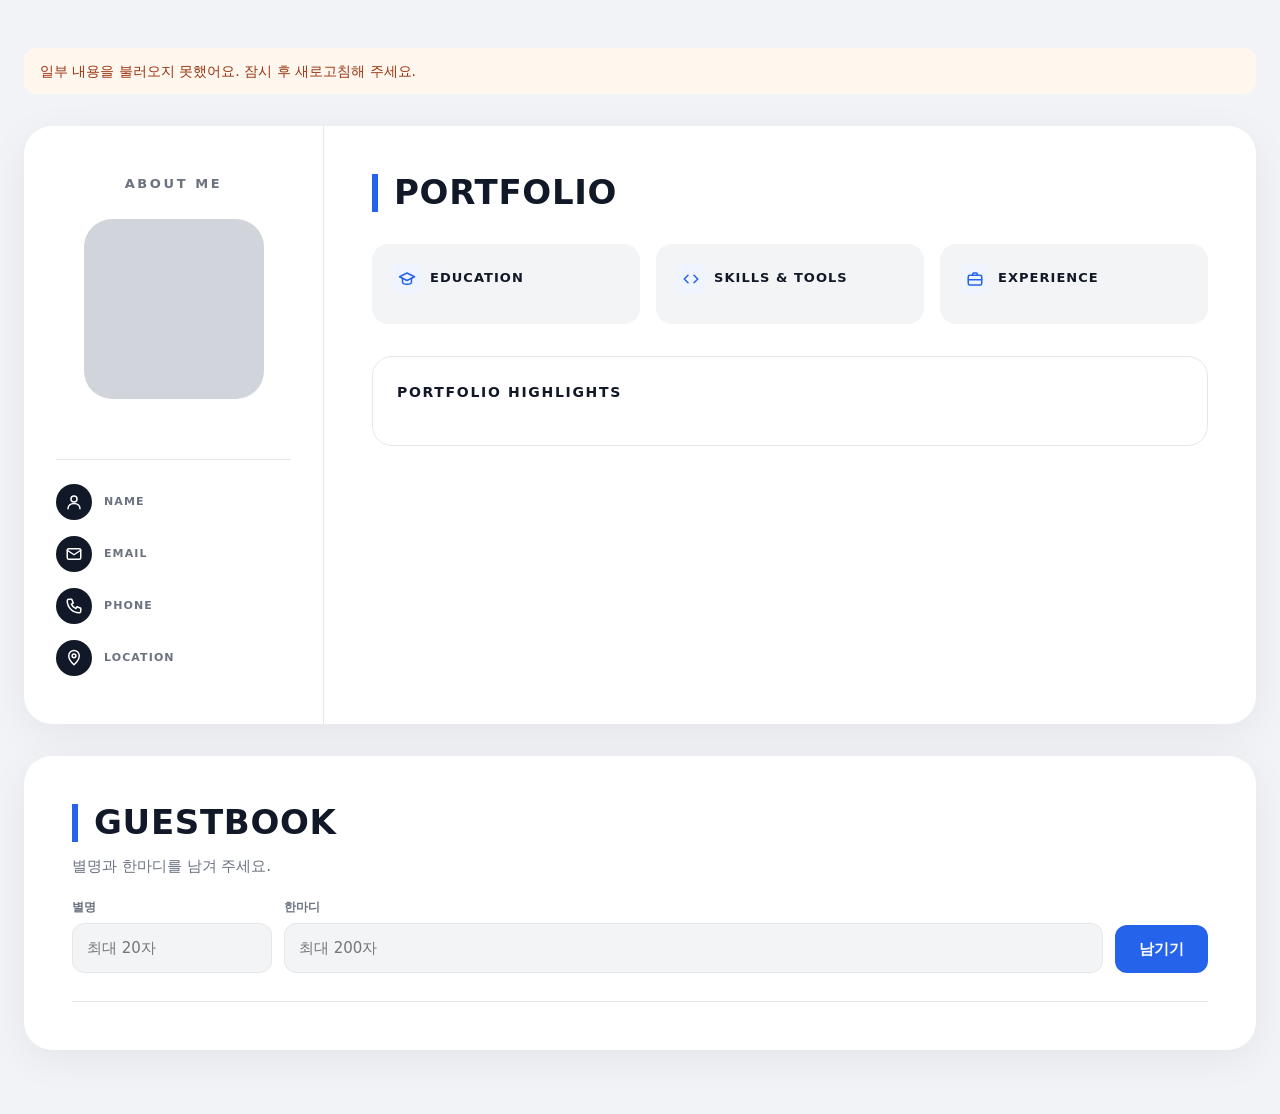
==== index.html @ a650bad5 "방문자 화면(index.html, style.css, script.js) 추가 Co-Authored-By: Claude Opus 5.5 <noreply@anthropic.com> " ====
<!DOCTYPE html>
<html lang="ko">
<head>
  <meta charset="UTF-8">
  <meta name="viewport" content="width=device-width, initial-scale=1">
  <title>포트폴리오</title>
  <link rel="stylesheet" href="style.css">
</head>
<body>
  <main class="page">
    <p class="status" id="status" hidden></p>

    <!-- 흰 큰 카드: 왼쪽 ABOUT ME, 오른쪽 PORTFOLIO -->
    <section class="sheet resume">
      <aside class="about">
        <p class="section-label">ABOUT ME</p>

        <div class="photo" id="photo">
          <img id="photo-img" alt="프로필 사진" hidden>
        </div>

        <h1 class="name" id="name"></h1>
        <p class="role" id="role"></p>
        <p class="badge" id="badge" hidden></p>

        <ul class="contacts">
          <li>
            <span class="contact-icon" aria-hidden="true">
              <svg viewBox="0 0 24 24"><circle cx="12" cy="8" r="4"/><path d="M4 21c0-4.4 3.6-7 8-7s8 2.6 8 7"/></svg>
            </span>
            <span class="contact-text">
              <span class="contact-label">NAME</span>
              <span id="c-name"></span>
            </span>
          </li>
          <li>
            <span class="contact-icon" aria-hidden="true">
              <svg viewBox="0 0 24 24"><rect x="3" y="5" width="18" height="14" rx="2"/><path d="m3 7 9 6 9-6"/></svg>
            </span>
            <span class="contact-text">
              <span class="contact-label">EMAIL</span>
              <a id="c-email"></a>
            </span>
          </li>
          <li>
            <span class="contact-icon" aria-hidden="true">
              <svg viewBox="0 0 24 24"><path d="M5 3h4l2 5-2.5 1.5a11 11 0 0 0 6 6L16 13l5 2v4a2 2 0 0 1-2 2A16 16 0 0 1 3 5a2 2 0 0 1 2-2"/></svg>
            </span>
            <span class="contact-text">
              <span class="contact-label">PHONE</span>
              <a id="c-phone"></a>
            </span>
          </li>
          <li>
            <span class="contact-icon" aria-hidden="true">
              <svg viewBox="0 0 24 24"><path d="M12 21s-7-6.2-7-12a7 7 0 0 1 14 0c0 5.8-7 12-7 12z"/><circle cx="12" cy="9" r="2.5"/></svg>
            </span>
            <span class="contact-text">
              <span class="contact-label">LOCATION</span>
              <span id="c-location"></span>
            </span>
          </li>
        </ul>
      </aside>

      <div class="content">
        <h2 class="big-title">PORTFOLIO</h2>
        <p class="headline" id="headline"></p>
        <p class="intro" id="intro"></p>

        <div class="facts">
          <div class="fact">
            <h3 class="fact-title">
              <span class="fact-icon" aria-hidden="true">
                <svg viewBox="0 0 24 24"><path d="m2 9 10-5 10 5-10 5z"/><path d="M6 11v5c0 1.5 2.7 3 6 3s6-1.5 6-3v-5"/></svg>
              </span>
              EDUCATION
            </h3>
            <div class="fact-body" id="education"></div>
          </div>
          <div class="fact">
            <h3 class="fact-title">
              <span class="fact-icon" aria-hidden="true">
                <svg viewBox="0 0 24 24"><path d="m8 7-5 5 5 5"/><path d="m16 7 5 5-5 5"/></svg>
              </span>
              SKILLS &amp; TOOLS
            </h3>
            <div class="fact-body chips" id="skills"></div>
          </div>
          <div class="fact">
            <h3 class="fact-title">
              <span class="fact-icon" aria-hidden="true">
                <svg viewBox="0 0 24 24"><rect x="3" y="7" width="18" height="13" rx="2"/><path d="M9 7V5a1 1 0 0 1 1-1h4a1 1 0 0 1 1 1v2"/><path d="M3 13h18"/></svg>
              </span>
              EXPERIENCE
            </h3>
            <div class="fact-body" id="experience"></div>
          </div>
        </div>

        <section class="highlights">
          <h3 class="highlights-title">PORTFOLIO HIGHLIGHTS</h3>
          <div class="cards" id="cards"></div>
        </section>

        <blockquote class="quote" id="quote" hidden></blockquote>
      </div>
    </section>

    <!-- 방명록 -->
    <section class="sheet guestbook">
      <h2 class="big-title">GUESTBOOK</h2>
      <p class="guestbook-help">별명과 한마디를 남겨 주세요.</p>

      <div class="guest-form">
        <label class="field field-nick">
          <span class="field-label">별명</span>
          <input type="text" id="gb-nickname" maxlength="20" placeholder="최대 20자" autocomplete="nickname">
        </label>
        <label class="field field-msg">
          <span class="field-label">한마디</span>
          <input type="text" id="gb-message" maxlength="200" placeholder="최대 200자">
        </label>
        <button type="button" class="btn-primary" id="gb-submit">남기기</button>
      </div>
      <p class="form-error" id="gb-error" hidden></p>

      <ul class="guest-list" id="gb-list"></ul>
    </section>
  </main>

  <script src="script.js"></script>
</body>
</html>
---- style.css ----
/* ===== 색과 기본값 ===== */
:root {
  --bg: #f1f3f6;
  --white: #ffffff;
  --text: #111827;
  --muted: #6b7280;
  --line: #e5e7eb;
  --soft: #f3f4f6;
  --blue: #2563eb;
  --blue-soft: #eff4ff;
  --heart: #ef4444;
}

* { box-sizing: border-box; }

body {
  margin: 0;
  background: var(--bg);
  color: var(--text);
  font-family: "Pretendard", "Apple SD Gothic Neo", "Malgun Gothic", system-ui, -apple-system, sans-serif;
  line-height: 1.6;
  word-break: keep-all;
  overflow-wrap: anywhere;
}

[hidden] { display: none !important; }

a { color: inherit; text-decoration: none; }
a:hover { color: var(--blue); }

.page {
  max-width: 1280px;
  margin: 0 auto;
  padding: 48px 24px 64px;
  display: flex;
  flex-direction: column;
  gap: 32px;
}

.status {
  margin: 0;
  padding: 12px 16px;
  border-radius: 12px;
  background: #fff7ed;
  color: #9a3412;
  font-size: 14px;
}

/* ===== 흰 큰 카드 ===== */
.sheet {
  background: var(--white);
  border-radius: 28px;
  box-shadow: 0 10px 40px rgba(17, 24, 39, 0.06);
}

.resume {
  display: grid;
  grid-template-columns: 300px minmax(0, 1fr);
  overflow: hidden;
}

/* ===== 왼쪽 ABOUT ME ===== */
.about {
  padding: 48px 32px;
  border-right: 1px solid var(--line);
  display: flex;
  flex-direction: column;
  align-items: center;
  text-align: center;
}

.section-label {
  margin: 0 0 24px;
  font-size: 13px;
  font-weight: 800;
  letter-spacing: 0.2em;
  color: var(--muted);
}

.photo {
  width: 180px;
  aspect-ratio: 1 / 1;
  border-radius: 28px;
  background: #d1d5db;
  overflow: hidden;
}

.photo img {
  width: 100%;
  height: 100%;
  object-fit: cover;
  display: block;
}

.name {
  margin: 24px 0 4px;
  font-size: 26px;
  font-weight: 800;
}

.role {
  margin: 0;
  color: var(--blue);
  font-weight: 700;
  font-size: 15px;
}

.badge {
  margin: 14px 0 0;
  padding: 5px 14px;
  border: 1.5px solid var(--blue);
  border-radius: 999px;
  color: var(--blue);
  font-size: 13px;
  font-weight: 700;
}

.contacts {
  list-style: none;
  margin: 32px 0 0;
  padding: 24px 0 0;
  border-top: 1px solid var(--line);
  width: 100%;
  display: flex;
  flex-direction: column;
  gap: 16px;
  text-align: left;
}

.contacts li {
  display: flex;
  align-items: center;
  gap: 12px;
}

.contact-icon {
  flex: none;
  width: 36px;
  height: 36px;
  border-radius: 50%;
  background: var(--text);
  display: grid;
  place-items: center;
}

.contact-icon svg,
.fact-icon svg {
  width: 18px;
  height: 18px;
  fill: none;
  stroke: currentColor;
  stroke-width: 2;
  stroke-linecap: round;
  stroke-linejoin: round;
}

.contact-icon svg { color: var(--white); }

.contact-text {
  display: flex;
  flex-direction: column;
  min-width: 0;
  font-size: 14px;
  font-weight: 600;
}

.contact-label {
  font-size: 11px;
  font-weight: 700;
  letter-spacing: 0.1em;
  color: var(--muted);
}

/* ===== 오른쪽 PORTFOLIO ===== */
.content {
  padding: 48px;
  min-width: 0;
}

.big-title {
  margin: 0;
  padding-left: 16px;
  border-left: 6px solid var(--blue);
  font-size: 34px;
  font-weight: 900;
  line-height: 1.1;
  letter-spacing: 0.02em;
}

.headline {
  margin: 28px 0 12px;
  font-size: 22px;
  font-weight: 800;
  line-height: 1.5;
}

.headline .hl {
  color: var(--blue);
  text-decoration: underline;
  text-decoration-color: var(--blue);
  text-decoration-thickness: 3px;
  text-underline-offset: 6px;
}

.intro {
  margin: 0;
  color: var(--muted);
  font-size: 15px;
  white-space: pre-line;
}

.facts {
  margin-top: 32px;
  display: grid;
  grid-template-columns: repeat(3, minmax(0, 1fr));
  gap: 16px;
}

.fact {
  padding: 20px;
  border-radius: 16px;
  background: var(--soft);
}

.fact-title {
  margin: 0 0 10px;
  display: flex;
  align-items: center;
  gap: 8px;
  font-size: 13px;
  font-weight: 800;
  letter-spacing: 0.08em;
}

.fact-icon {
  width: 30px;
  height: 30px;
  border-radius: 8px;
  background: var(--blue-soft);
  color: var(--blue);
  display: grid;
  place-items: center;
}

.fact-body {
  font-size: 14px;
  color: #374151;
}

.fact-body p { margin: 0 0 4px; }

.chips {
  display: flex;
  flex-wrap: wrap;
  gap: 6px;
}

.chip {
  padding: 3px 10px;
  border-radius: 999px;
  background: var(--white);
  border: 1px solid var(--line);
  font-size: 13px;
}

/* ===== PORTFOLIO HIGHLIGHTS ===== */
.highlights {
  margin-top: 32px;
  padding: 24px;
  border: 1px solid var(--line);
  border-radius: 20px;
}

.highlights-title {
  margin: 0 0 18px;
  font-size: 14px;
  font-weight: 800;
  letter-spacing: 0.12em;
}

.cards {
  display: grid;
  grid-template-columns: repeat(4, minmax(0, 1fr));
  gap: 16px;
}

.empty {
  margin: 0;
  color: var(--muted);
  font-size: 14px;
}

.card {
  display: flex;
  flex-direction: column;
  border: 1px solid var(--line);
  border-radius: 14px;
  background: var(--white);
  overflow: hidden;
  transition: box-shadow 0.15s, transform 0.15s;
}

.card:hover {
  box-shadow: 0 8px 24px rgba(17, 24, 39, 0.08);
  transform: translateY(-2px);
}

.card-open {
  display: flex;
  flex-direction: column;
  flex: 1;
  width: 100%;
  padding: 0;
  border: 0;
  background: none;
  font: inherit;
  color: inherit;
  text-align: left;
  cursor: pointer;
}

.card-open:disabled { cursor: default; }

.card-open:focus-visible,
.like-btn:focus-visible,
.btn-primary:focus-visible {
  outline: 2px solid var(--blue);
  outline-offset: 2px;
}

.thumb {
  display: block;
  margin: 10px 10px 0;
  border: 1px solid var(--line);
  border-radius: 10px;
  overflow: hidden;
  background: var(--soft);
}

.thumb-bar {
  display: flex;
  align-items: center;
  gap: 5px;
  height: 20px;
  padding: 0 9px;
  background: #e9ebef;
}

.thumb-dot {
  width: 7px;
  height: 7px;
  border-radius: 50%;
  background: #f87171;
}

.thumb-dot:nth-child(2) { background: #fbbf24; }
.thumb-dot:nth-child(3) { background: #34d399; }

.thumb-view {
  display: block;
  aspect-ratio: 16 / 10;
  background: #d1d5db;
}

.thumb-view img {
  width: 100%;
  height: 100%;
  object-fit: cover;
  display: block;
}

.card-body {
  display: flex;
  flex-direction: column;
  gap: 6px;
  padding: 14px 14px 0;
}

.card-meta {
  font-size: 12px;
  font-weight: 800;
  color: var(--blue);
}

.card-title {
  font-size: 15px;
  font-weight: 800;
  line-height: 1.4;
}

.card-desc {
  font-size: 13px;
  color: var(--muted);
  display: -webkit-box;
  -webkit-line-clamp: 2;
  -webkit-box-orient: vertical;
  overflow: hidden;
}

.tags {
  display: flex;
  flex-wrap: wrap;
  gap: 4px;
  margin-top: 2px;
}

.tag {
  padding: 2px 8px;
  border-radius: 6px;
  background: var(--soft);
  color: var(--muted);
  font-size: 11px;
  font-weight: 600;
}

.card-foot {
  display: flex;
  justify-content: flex-end;
  padding: 8px 10px 10px;
}

.like-btn {
  display: inline-flex;
  align-items: center;
  gap: 5px;
  padding: 4px 10px;
  border: 1px solid var(--line);
  border-radius: 999px;
  background: var(--white);
  color: var(--muted);
  font: inherit;
  font-size: 13px;
  font-weight: 700;
  cursor: pointer;
}

.like-btn svg {
  width: 16px;
  height: 16px;
  fill: none;
  stroke: currentColor;
  stroke-width: 2;
}

.like-btn:hover { color: var(--heart); border-color: #fecaca; }

.like-btn.liked {
  color: var(--heart);
  border-color: #fecaca;
  background: #fef2f2;
  cursor: default;
}

.like-btn.liked svg { fill: currentColor; }

.quote {
  margin: 36px 0 0;
  padding: 0;
  text-align: center;
  font-style: italic;
  font-size: 16px;
  color: #374151;
}

/* ===== 방명록 ===== */
.guestbook { padding: 48px; }

.guestbook-help {
  margin: 12px 0 20px;
  color: var(--muted);
  font-size: 15px;
}

.guest-form {
  display: flex;
  gap: 12px;
  align-items: flex-end;
}

.field {
  display: flex;
  flex-direction: column;
  gap: 6px;
}

.field-nick { flex: 0 0 200px; }
.field-msg { flex: 1; }

.field-label {
  font-size: 12px;
  font-weight: 700;
  color: var(--muted);
}

.field input {
  width: 100%;
  padding: 12px 14px;
  border: 1px solid var(--line);
  border-radius: 12px;
  background: var(--soft);
  font: inherit;
  font-size: 15px;
  color: var(--text);
}

.field input:focus {
  outline: none;
  border-color: var(--blue);
  background: var(--white);
}

.btn-primary {
  padding: 12px 24px;
  border: 0;
  border-radius: 12px;
  background: var(--blue);
  color: var(--white);
  font: inherit;
  font-size: 15px;
  font-weight: 700;
  cursor: pointer;
}

.btn-primary:disabled { opacity: 0.6; cursor: default; }

.form-error {
  margin: 10px 0 0;
  color: #dc2626;
  font-size: 14px;
}

.guest-list {
  list-style: none;
  margin: 28px 0 0;
  padding: 0;
  border-top: 1px solid var(--line);
}

.guest-item {
  padding: 16px 4px;
  border-bottom: 1px solid var(--line);
}

.guest-head {
  display: flex;
  align-items: baseline;
  gap: 10px;
}

.guest-nick {
  font-weight: 800;
  font-size: 15px;
}

.guest-date {
  font-size: 12px;
  color: var(--muted);
}

.guest-msg {
  margin: 4px 0 0;
  color: #374151;
  font-size: 15px;
  white-space: pre-line;
}

.guest-list .empty { padding: 16px 4px; }

/* ===== 화면 폭에 따라 ===== */
@media (max-width: 1100px) {
  .cards { grid-template-columns: repeat(2, minmax(0, 1fr)); }
}

@media (max-width: 860px) {
  .page { padding: 24px 16px 40px; gap: 20px; }

  .resume { grid-template-columns: minmax(0, 1fr); }

  .about {
    border-right: 0;
    border-bottom: 1px solid var(--line);
    padding: 36px 24px;
  }

  .content,
  .guestbook { padding: 32px 20px; }

  .big-title { font-size: 28px; }
  .headline { font-size: 19px; }

  .facts { grid-template-columns: minmax(0, 1fr); }

  .highlights { padding: 16px; }

  .guest-form { flex-direction: column; align-items: stretch; }
  .field-nick { flex: none; }
}

@media (max-width: 560px) {
  .cards { grid-template-columns: minmax(0, 1fr); }
  .sheet { border-radius: 20px; }
}
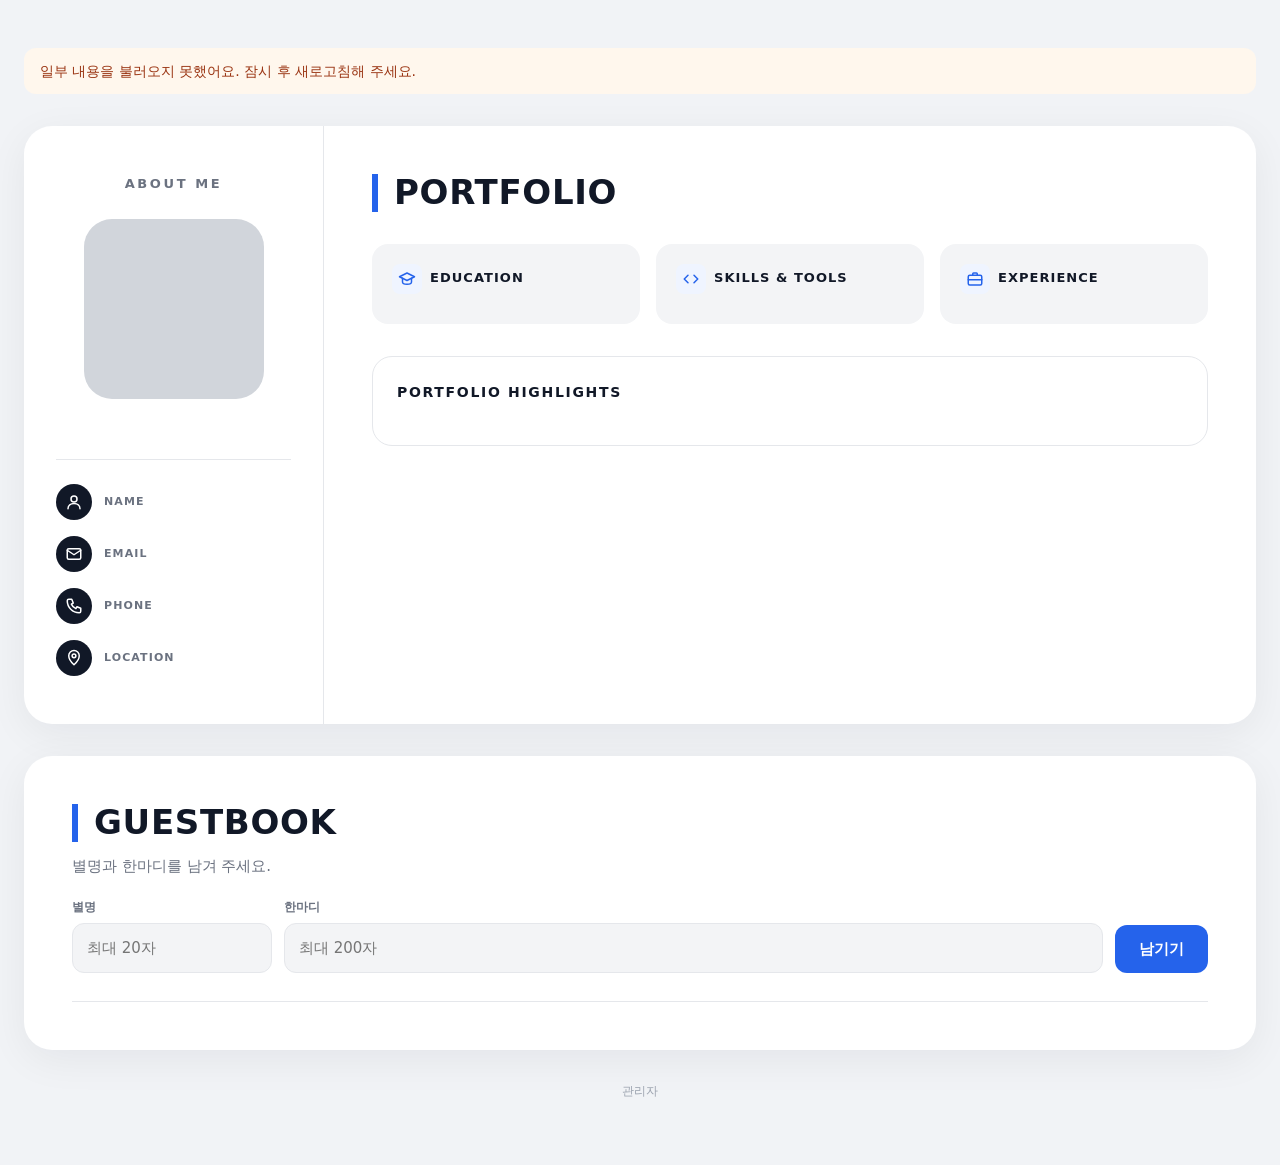
==== commit a5440b0f: "관리자 화면(admin.html, admin.js) 추가, 방문자 화면에 관리자 링크 Co-Authored-By: Claude Opus 5.5 <noreply@anthropic.c" ====
--- a/index.html
+++ b/index.html
@@ -127,6 +127,10 @@
 
       <ul class="guest-list" id="gb-list"></ul>
     </section>
+
+    <footer class="site-foot">
+      <a href="admin.html">관리자</a>
+    </footer>
   </main>
 
   <script src="script.js"></script>
--- a/style.css
+++ b/style.css
@@ -600,3 +600,291 @@
   .cards { grid-template-columns: minmax(0, 1fr); }
   .sheet { border-radius: 20px; }
 }
+
+/* ===== 방문자 화면 맨 아래 관리자 링크 ===== */
+.site-foot {
+  text-align: center;
+  font-size: 12px;
+}
+
+.site-foot a { color: #9ca3af; }
+.site-foot a:hover { color: var(--blue); }
+
+/* ===== 관리자 화면 ===== */
+.admin-top {
+  display: flex;
+  align-items: center;
+  justify-content: space-between;
+  flex-wrap: wrap;
+  gap: 16px;
+  padding: 28px 40px;
+}
+
+.admin-top .big-title { font-size: 28px; }
+
+.admin-top-right {
+  display: flex;
+  align-items: center;
+  flex-wrap: wrap;
+  gap: 10px;
+}
+
+.admin-user {
+  font-size: 14px;
+  color: var(--muted);
+}
+
+.admin-view {
+  display: flex;
+  flex-direction: column;
+  gap: 32px;
+}
+
+.admin-box {
+  padding: 40px;
+  display: flex;
+  flex-direction: column;
+  gap: 20px;
+}
+
+.login-box {
+  width: 100%;
+  max-width: 440px;
+  margin: 0 auto;
+}
+
+.admin-title {
+  margin: 0;
+  padding-left: 12px;
+  border-left: 5px solid var(--blue);
+  font-size: 22px;
+  font-weight: 900;
+}
+
+.admin-help {
+  margin: -8px 0 0;
+  color: var(--muted);
+  font-size: 14px;
+}
+
+.form-grid {
+  display: grid;
+  grid-template-columns: repeat(2, minmax(0, 1fr));
+  gap: 16px;
+}
+
+.span-2 { grid-column: span 2; }
+
+.field textarea {
+  width: 100%;
+  padding: 12px 14px;
+  border: 1px solid var(--line);
+  border-radius: 12px;
+  background: var(--soft);
+  font: inherit;
+  font-size: 15px;
+  color: var(--text);
+  resize: vertical;
+}
+
+.field textarea:focus {
+  outline: none;
+  border-color: var(--blue);
+  background: var(--white);
+}
+
+.field input[type="file"] {
+  padding: 10px;
+  font-size: 14px;
+}
+
+.form-actions {
+  display: flex;
+  flex-wrap: wrap;
+  gap: 10px;
+}
+
+.btn-secondary,
+.btn-small {
+  display: inline-flex;
+  align-items: center;
+  justify-content: center;
+  border: 1px solid var(--line);
+  background: var(--white);
+  color: var(--text);
+  font: inherit;
+  font-weight: 700;
+  cursor: pointer;
+}
+
+.btn-secondary {
+  padding: 10px 18px;
+  border-radius: 12px;
+  font-size: 14px;
+}
+
+.btn-small {
+  padding: 6px 12px;
+  border-radius: 999px;
+  font-size: 13px;
+}
+
+.btn-secondary:hover,
+.btn-small:hover {
+  border-color: var(--blue);
+  color: var(--blue);
+}
+
+.btn-small.danger { color: #dc2626; }
+.btn-small.danger:hover { border-color: #dc2626; background: #fef2f2; }
+
+.btn-secondary:disabled,
+.btn-small:disabled {
+  opacity: 0.4;
+  cursor: default;
+  border-color: var(--line);
+  color: var(--muted);
+}
+
+.btn-secondary:focus-visible,
+.btn-small:focus-visible {
+  outline: 2px solid var(--blue);
+  outline-offset: 2px;
+}
+
+.photo-edit {
+  display: flex;
+  align-items: center;
+  gap: 24px;
+}
+
+.photo-edit .photo {
+  flex: none;
+  width: 120px;
+  border-radius: 22px;
+}
+
+.file-field {
+  display: flex;
+  flex-direction: column;
+  align-items: flex-start;
+  gap: 8px;
+  min-width: 0;
+}
+
+.file-field .field { width: 100%; }
+
+.file-note {
+  margin: 0;
+  font-size: 13px;
+  color: var(--muted);
+}
+
+.file-note a { color: var(--blue); text-decoration: underline; }
+.file-note.error { color: #dc2626; }
+
+.editor {
+  padding: 24px;
+  border: 1px solid var(--line);
+  border-radius: 20px;
+  display: flex;
+  flex-direction: column;
+  gap: 16px;
+}
+
+.editor-title {
+  margin: 0;
+  font-size: 15px;
+  font-weight: 800;
+}
+
+.admin-list {
+  list-style: none;
+  margin: 0;
+  padding: 0;
+  border-top: 1px solid var(--line);
+}
+
+.admin-list .empty { padding: 16px 4px; }
+
+.admin-row {
+  display: flex;
+  align-items: center;
+  gap: 16px;
+  padding: 14px 4px;
+  border-bottom: 1px solid var(--line);
+}
+
+.admin-row.editing {
+  background: var(--blue-soft);
+  border-radius: 12px;
+}
+
+.admin-thumb {
+  flex: none;
+  width: 72px;
+  aspect-ratio: 16 / 10;
+  border-radius: 8px;
+  background: #d1d5db;
+  overflow: hidden;
+}
+
+.admin-thumb img {
+  width: 100%;
+  height: 100%;
+  object-fit: cover;
+  display: block;
+}
+
+.admin-row-main {
+  flex: 1;
+  min-width: 0;
+  display: flex;
+  flex-direction: column;
+  gap: 2px;
+}
+
+.admin-row-title {
+  font-weight: 800;
+  font-size: 15px;
+}
+
+.admin-row-sub {
+  font-size: 13px;
+  color: var(--muted);
+}
+
+.admin-row-actions {
+  display: flex;
+  flex-wrap: wrap;
+  justify-content: flex-end;
+  gap: 6px;
+}
+
+.toast {
+  position: fixed;
+  left: 50%;
+  bottom: 24px;
+  transform: translateX(-50%);
+  max-width: calc(100% - 32px);
+  margin: 0;
+  padding: 12px 20px;
+  border-radius: 12px;
+  background: var(--text);
+  color: var(--white);
+  font-size: 14px;
+  box-shadow: 0 10px 30px rgba(17, 24, 39, 0.2);
+  z-index: 10;
+}
+
+.toast.error { background: #dc2626; }
+
+@media (max-width: 860px) {
+  .admin-top { padding: 20px; }
+  .admin-box { padding: 28px 20px; }
+  .form-grid { grid-template-columns: minmax(0, 1fr); }
+  .span-2 { grid-column: auto; }
+  .editor { padding: 16px; }
+  .admin-row { flex-wrap: wrap; }
+  .admin-row-actions { width: 100%; justify-content: flex-start; }
+}
